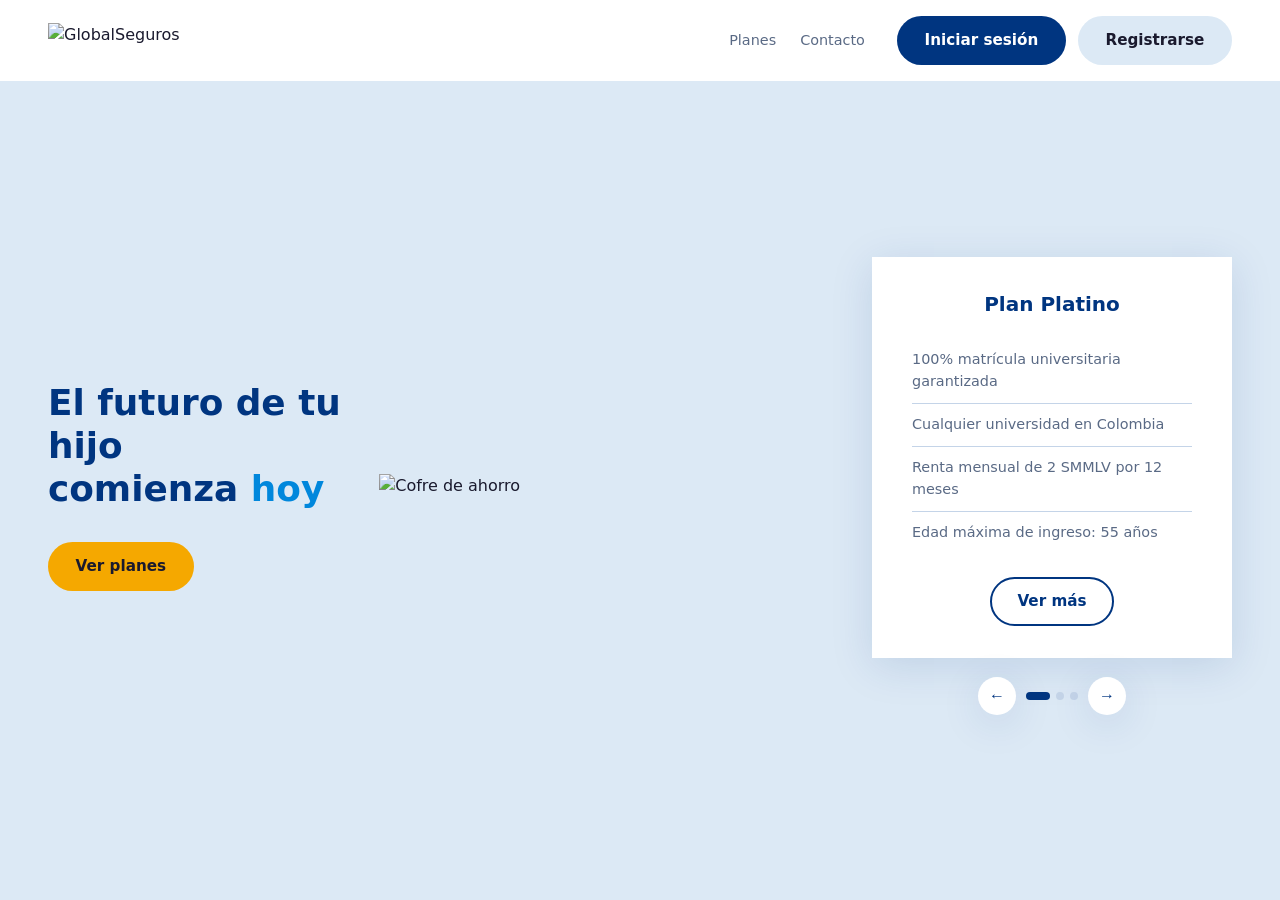
==== index.html @ 8fbbd8c4 "movi las hojas de estilo a una carpeta CSS/ y actualice las referencias" ====
<!DOCTYPE html>
<html lang="es">
<head>
  <meta charset="UTF-8">
  <meta name="viewport" content="width=device-width, initial-scale=1.0">
  <title>GlobalSeguros — El futuro de tu hijo comienza hoy</title>
  <link rel="stylesheet" href="CSS/marca.css">
  <link rel="stylesheet" href="CSS/inicio.css">
</head>
<body>

  <nav class="barra-navegacion">
    <img class="logo" src="https://jps-dev.sirv.com/Images/global_seguros.svg" alt="GlobalSeguros">
    <ul class="menu">
      <li><a href="planes.html">Planes</a></li>
      <li><a href="#" onclick="abrirContacto(); return false;">Contacto</a></li>
    </ul>
    <div class="botones-navegacion">
      <a href="acceso.html#sesion" class="boton boton-azul">Iniciar sesión</a>
      <a href="acceso.html#registro" class="boton boton-claro">Registrarse</a>
    </div>
  </nav>

  <section class="inicio">
    <div>
      <h1 class="titulo-inicio">
        El futuro de tu hijo<br>
        comienza <span class="palabra-azul">hoy</span>
      </h1>
      <a href="planes.html" class="boton boton-amarillo">Ver planes</a>
    </div>

    <div class="cofre-inicio">
      <img id="imagen-cofre" class="imagen-cofre"
           src="https://jps-dev.sirv.com/Images/image_1__1_-removebg-preview.png"
           alt="Cofre de ahorro">
    </div>

    <div class="panel-planes">
      <div class="tarjeta-plan tarjeta-activa">
        <h3 class="titulo-plan">Plan Platino</h3>
        <ul class="lista-plan">
          <li>100% matrícula universitaria garantizada</li>
          <li>Cualquier universidad en Colombia</li>
          <li>Renta mensual de 2 SMMLV por 12 meses</li>
          <li>Edad máxima de ingreso: 55 años</li>
        </ul>
        <a href="planes.html" class="boton boton-borde boton-plan">Ver más</a>
      </div>
      <div class="tarjeta-plan">
        <h3 class="titulo-plan">Plan Oro</h3>
        <ul class="lista-plan">
          <li>100% matrícula universitaria garantizada</li>
          <li>Cualquier universidad en Colombia</li>
          <li>Seguro de vida por 5 años</li>
          <li>Edad máxima de ingreso: 65 años</li>
        </ul>
        <a href="planes.html" class="boton boton-borde boton-plan">Ver más</a>
      </div>
      <div class="tarjeta-plan">
        <h3 class="titulo-plan">Plan Plata</h3>
        <ul class="lista-plan">
          <li>100% matrícula universitaria garantizada</li>
          <li>Cobertura por el número de semestres</li>
          <li>Seguro de vida por 1 año</li>
          <li>Edad máxima de ingreso: 70 años</li>
        </ul>
        <a href="planes.html" class="boton boton-borde boton-plan">Ver más</a>
      </div>

      <div class="navegacion-planes">
        <button class="flecha" onclick="cambiarPlan(-1)">←</button>
        <div class="puntos">
          <span class="punto punto-activo"></span>
          <span class="punto"></span>
          <span class="punto"></span>
        </div>
        <button class="flecha" onclick="cambiarPlan(1)">→</button>
      </div>
    </div>
  </section>

  <script src="app.js"></script>
  <script src="contacto.js"></script>

</body>
</html>
---- CSS/marca.css ----
/* VARIABLES DE LA MARCA */

:root {
  /*Colores*/
  --color-fondo:       #dce9f5;            /* Fondo azul claro de la página   */
  --color-superficie:  #ffffff;            /* Fondo de tarjetas y barras      */
  --color-primario:    #003580;            /* Azul Global (títulos y marca)   */
  --color-acento:      #f5a800;            /* Azul claro (botones y destacados) */
  --color-texto:       #1a1a2e;            /* Texto principal oscuro          */
  --color-texto-suave: #5a6a85;            /* Texto secundario gris-azul      */
  --color-borde:       #c4d4e8;            /* Líneas y bordes suaves          */
  --color-velo:        rgba(0, 0, 0, .45); /* Fondo oscuro detrás del modal   */
  --color-acento-texto: #0087DC;           /* Acento de textos */
  /* Tipografía */
  --fuente:        'Segoe UI', system-ui, sans-serif;
  --peso-titulo:   800;                    /* Negrita para títulos */
  --peso-texto:    400;                    /* Texto normal */

  /*Medidas*/
  --radio:  20px;                          /* Redondeo de esquinas */
  --sombra: 0 8px 40px rgba(0, 53, 128, .13);
}


/* TEXTO */
* { margin: 0; padding: 0; box-sizing: border-box; }
ul  { list-style: none; }
a   { text-decoration: none; color: inherit; }
img { display: block; max-width: 100%; }

body {
  font-family: var(--fuente);
  font-weight: var(--peso-texto);
  line-height: 1.5;
  background: var(--color-fondo);
  color: var(--color-texto);
}

/* resalta una palabra en azul (se usa en varias páginas) */
.palabra-azul { color: var(--color-acento-texto); }


/* BOTONES */
.boton {
  display: inline-block;
  padding: .7rem 1.6rem;
  border: 2px solid transparent;
  border-radius: 50px;
  font-weight: var(--peso-titulo);
  font-size: .95rem;
  cursor: pointer;
}
.boton:hover { opacity: .85; }
.boton-amarillo { background: var(--color-acento);  color: var(--color-texto); }
.boton-azul     { background: var(--color-primario); color: var(--color-superficie); }
.boton-claro    { background: var(--color-fondo);    color: var(--color-texto); }
.boton-borde    { background: transparent; border-color: var(--color-primario); color: var(--color-primario); }

/* BARRA DE NAVEGACIÓN */
.barra-navegacion {
  display: flex;
  align-items: center;
  gap: 2rem;
  padding: 1rem 3rem;
  background: var(--color-superficie);
  position: sticky;
  top: 0;
  z-index: 10;
}
.logo { height: 36px; }
.menu {
  display: flex;
  gap: 1.5rem;
  margin-left: auto;
  font-size: .9rem;
  color: var(--color-texto-suave);
}
.menu a { cursor: pointer; }
.menu a:hover { color: var(--color-primario); }
.menu-activo  { color: var(--color-primario); font-weight: var(--peso-titulo); }
.botones-navegacion { display: flex; gap: .75rem; }

/* ANIMACIÓN GENERAL - cofres */
@keyframes flotar {
  0%, 100% { translate: 0 0; }
  50%      { translate: 0 -10px; }
}

/* RESPONSIVE general - barra de navegación */
@media (max-width: 960px) {
  .barra-navegacion { padding: 1rem 1.5rem; }
  .menu { display: none; }
}


/* FORMULARIOS */
.campo { margin-bottom: 1rem; }
.campo label {
  display: block;
  font-size: .85rem;
  font-weight: var(--peso-titulo);
  color: var(--color-primario);
  margin-bottom: .35rem;
}
.campo input {
  width: 100%;
  padding: .65rem 1rem;
  border: 1.5px solid var(--color-borde);
  border-radius: 10px;
  font-family: var(--fuente);
  font-size: .95rem;
  color: var(--color-texto);
}
.campo input:focus { outline: none; border-color: var(--color-primario); }
.boton-enviar { width: 100%; margin-top: .5rem; }


/* Ventana flotante - asesor */
.fondo-modal {
  display: none;
  position: fixed;
  inset: 0;
  background: var(--color-velo);
  justify-content: center;
  align-items: center;
  z-index: 100;
}
.visible { display: flex; }
.modal {
  background: var(--color-superficie);
  border-radius: var(--radio);
  padding: 2.5rem;
  width: min(480px, 92vw);
  position: relative;
}
.cerrar {
  position: absolute;
  top: 1rem; right: 1.2rem;
  background: none; border: none;
  font-size: 1.1rem;
  color: var(--color-texto-suave);
  cursor: pointer;
}
.titulo-modal {
  font-size: 1.35rem;
  font-weight: var(--peso-titulo);
  color: var(--color-primario);
  line-height: 1.3;
  margin-bottom: .5rem;
}
.subtitulo-modal {
  font-size: .9rem;
  color: var(--color-texto-suave);
  margin-bottom: 1.75rem;
}
---- CSS/inicio.css ----
/* Sección principal */
.inicio {
  display: grid;
  grid-template-columns: 1fr 1.2fr 360px;
  align-items: center;
  gap: 2rem;
  padding: 3rem;
  min-height: 90vh;
}
.titulo-inicio {
  font-size: clamp(1.9rem, 2.8vw, 2.7rem);
  font-weight: var(--peso-titulo);
  line-height: 1.2;
  color: var(--color-primario);
  margin-bottom: 2rem;
}

/* Imagen del cofre */
.cofre-inicio { display: flex; justify-content: center; }
.imagen-cofre {
  width: clamp(300px, 36vw, 520px);
  transition: opacity .4s ease;
  animation: entrada-cofre 1s ease .2s backwards,
             flotar 3s ease-in-out 1.2s infinite;
}
@keyframes entrada-cofre {
  from { opacity: 0; translate: 0 70px; }
  to   { opacity: 1; translate: 0 0; }
}

/* Carrusel de planes */
.panel-planes {
  display: flex;
  flex-direction: column;
  align-items: center;
  gap: 1.2rem;
}
.tarjeta-plan { display: none; }
.tarjeta-activa {
  display: block;
  width: min(360px, 100%);
  padding: 2rem 2.5rem;
  background: var(--color-superficie);
  box-shadow: var(--sombra);
  text-align: center;
  animation: aparecer .4s ease;
}
@keyframes aparecer {
  from { opacity: 0; translate: 0 16px; }
  to   { opacity: 1; translate: 0 0; }
}
.titulo-plan {
  font-size: 1.25rem;
  font-weight: var(--peso-titulo);
  color: var(--color-primario);
  margin-bottom: 1.2rem;
}
.lista-plan li {
  padding: .65rem 0;
  font-size: .9rem;
  color: var(--color-texto-suave);
  text-align: left;
  border-bottom: 1px solid var(--color-borde);
}
.lista-plan li:last-child { border-bottom: none; }
.boton-plan { margin-top: 1.4rem; }

.navegacion-planes { display: flex; align-items: center; gap: .6rem; }
.flecha {
  width: 38px; height: 38px;
  border: none; border-radius: 50%;
  background: var(--color-superficie);
  box-shadow: var(--sombra);
  color: var(--color-primario);
  font-size: 1rem; cursor: pointer;
}
.flecha:hover { background: var(--color-borde); }
.puntos { display: flex; gap: .4rem; }
.punto { width: 8px; height: 8px; border-radius: 50%; background: var(--color-borde); }
.punto-activo { width: 24px; border-radius: 4px; background: var(--color-primario); }

/* Responsive */
@media (max-width: 960px) {
  .inicio {
    grid-template-columns: 1fr;
    text-align: center;
    padding: 2.5rem 1.5rem;
    gap: 2.5rem;
  }
}
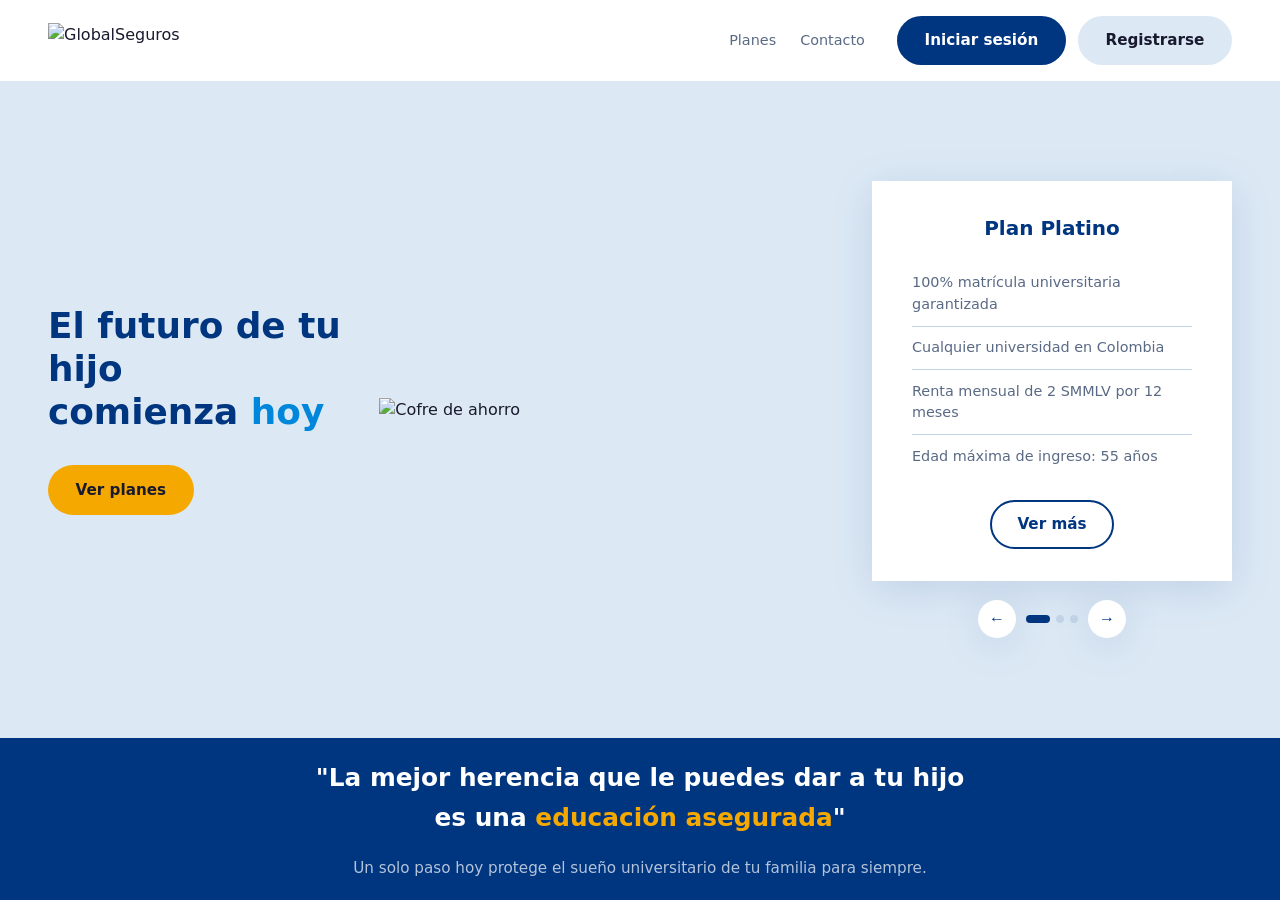
==== commit 8461963b: "se volvio a agrega la seccion de motivacion en el home con sus respectivos estilos y ajuste el respo" ====
--- a/index.html
+++ b/index.html
@@ -12,12 +12,12 @@
   <nav class="barra-navegacion">
     <img class="logo" src="https://jps-dev.sirv.com/Images/global_seguros.svg" alt="GlobalSeguros">
     <ul class="menu">
-      <li><a href="planes.html">Planes</a></li>
+      <li><a href="HTML/planes.html">Planes</a></li>
       <li><a href="#" onclick="abrirContacto(); return false;">Contacto</a></li>
     </ul>
     <div class="botones-navegacion">
-      <a href="acceso.html#sesion" class="boton boton-azul">Iniciar sesión</a>
-      <a href="acceso.html#registro" class="boton boton-claro">Registrarse</a>
+      <a href="HTML/acceso.html#sesion" class="boton boton-azul">Iniciar sesión</a>
+      <a href="HTML/acceso.html#registro" class="boton boton-claro">Registrarse</a>
     </div>
   </nav>
 
@@ -27,7 +27,7 @@
         El futuro de tu hijo<br>
         comienza <span class="palabra-azul">hoy</span>
       </h1>
-      <a href="planes.html" class="boton boton-amarillo">Ver planes</a>
+      <a href="HTML/planes.html" class="boton boton-amarillo">Ver planes</a>
     </div>
 
     <div class="cofre-inicio">
@@ -45,7 +45,7 @@
           <li>Renta mensual de 2 SMMLV por 12 meses</li>
           <li>Edad máxima de ingreso: 55 años</li>
         </ul>
-        <a href="planes.html" class="boton boton-borde boton-plan">Ver más</a>
+        <a href="HTML/planes.html" class="boton boton-borde boton-plan">Ver más</a>
       </div>
       <div class="tarjeta-plan">
         <h3 class="titulo-plan">Plan Oro</h3>
@@ -55,7 +55,7 @@
           <li>Seguro de vida por 5 años</li>
           <li>Edad máxima de ingreso: 65 años</li>
         </ul>
-        <a href="planes.html" class="boton boton-borde boton-plan">Ver más</a>
+        <a href="HTML/planes.html" class="boton boton-borde boton-plan">Ver más</a>
       </div>
       <div class="tarjeta-plan">
         <h3 class="titulo-plan">Plan Plata</h3>
@@ -65,7 +65,7 @@
           <li>Seguro de vida por 1 año</li>
           <li>Edad máxima de ingreso: 70 años</li>
         </ul>
-        <a href="planes.html" class="boton boton-borde boton-plan">Ver más</a>
+        <a href="HTML/planes.html" class="boton boton-borde boton-plan">Ver más</a>
       </div>
 
       <div class="navegacion-planes">
@@ -80,8 +80,19 @@
     </div>
   </section>
 
-  <script src="app.js"></script>
-  <script src="contacto.js"></script>
+<!-- ========================
+       MOTIVACIÓN
+  ========================= -->
+  
+  <section id="motivacion">
+    <div class="motiv-inner">
+      <p class="motiv-q">"La mejor herencia que le puedes dar a tu hijo<br>es una <em>educación asegurada</em>"</p>
+      <p class="motiv-s">Un solo paso hoy protege el sueño universitario de tu familia para siempre.</p>
+    </div>
+  </section>
+
+  <script src="JavaScript/app.js"></script>
+  <script src="JavaScript/contacto.js"></script>
 
 </body>
 </html>
--- a/CSS/inicio.css
+++ b/CSS/inicio.css
@@ -1,11 +1,19 @@
 /* Sección principal */
+
+body {
+  display: flex;
+  flex-direction: column;
+  height: 100vh;
+}
+
 .inicio {
   display: grid;
   grid-template-columns: 1fr 1.2fr 360px;
   align-items: center;
   gap: 2rem;
   padding: 3rem;
-  min-height: 90vh;
+  flex: 1;
+  min-height: 0;
 }
 .titulo-inicio {
   font-size: clamp(1.9rem, 2.8vw, 2.7rem);
@@ -79,12 +87,53 @@
 .punto { width: 8px; height: 8px; border-radius: 50%; background: var(--color-borde); }
 .punto-activo { width: 24px; border-radius: 4px; background: var(--color-primario); }
 
+/* === Sección Motivación === */
+#motivacion {
+  background: var(--color-primario);
+  flex-shrink: 0;
+  padding: 1.25rem 2rem;
+  text-align: center;
+}
+
+.motiv-inner {
+  max-width: 680px;
+  margin: 0 auto;
+}
+
+.motiv-q {
+  font-size: clamp(1.15rem, 2vw, 1.55rem);
+  font-weight: var(--peso-titulo);
+  color: var(--color-superficie);
+  line-height: 1.6;
+  margin-bottom: 1.25rem;
+}
+
+.motiv-q em {
+  font-style: normal;
+  color: var(--color-acento);
+}
+
+.motiv-s {
+  font-size: .95rem;
+  color: var(--color-superficie);
+  opacity: .7;
+}
+
+
 /* Responsive */
 @media (max-width: 960px) {
+  body {
+    height: auto;
+  }
   .inicio {
     grid-template-columns: 1fr;
     text-align: center;
     padding: 2.5rem 1.5rem;
     gap: 2.5rem;
+    flex: none;
+    min-height: auto;
   }
-}+  #motivacion {
+    padding: 2.5rem 1.5rem;
+  }
+}
